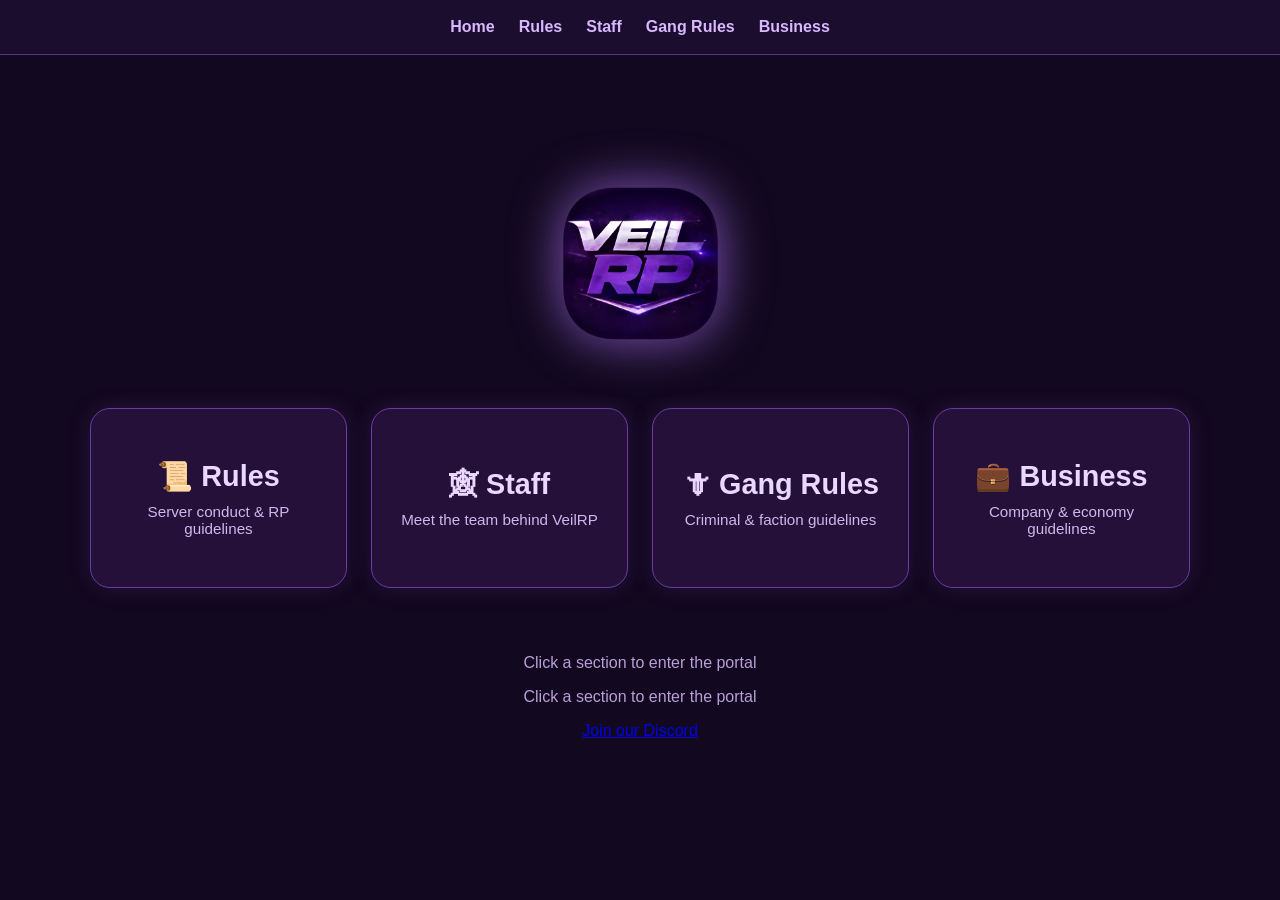
==== index.html @ e53ef335 "Update index.html" ====
<!DOCTYPE html>
<html lang="en">
<head>
  <meta charset="UTF-8">
  <meta name="viewport" content="width=device-width, initial-scale=1.0">
  <title>VeilRP Portal</title>
  <link rel="stylesheet" href="style.css">
</head>
<body>

  <nav class="nav">
    <a href="index.html">Home</a>
    <a href="rules.html">Rules</a>
    <a href="staff.html">Staff</a>
    <a href="gang.html">Gang Rules</a>
    <a href="business.html">Business</a>
  </nav>

  <div class="menu-wrapper">
    <header class="hero">
      <img src="logo.png" alt="VeilRP Logo" class="logo">
    </header>

    <div class="menu-grid">
      <a href="rules.html" class="menu-card">
        <h2>📜 Rules</h2>
        <p>Server conduct &amp; RP guidelines</p>
      </a>

      <a href="staff.html" class="menu-card">
        <h2>🕸 Staff</h2>
        <p>Meet the team behind VeilRP</p>
      </a>

      <a href="gang.html" class="menu-card">
        <h2>🗡 Gang Rules</h2>
        <p>Criminal &amp; faction guidelines</p>
      </a>

      <a href="business.html" class="menu-card">
        <h2>💼 Business</h2>
        <p>Company &amp; economy guidelines</p>
      </a>
    </div>

    <footer>
      <p>Click a section to enter the portal</p>
    
    <p>Click a section to enter the portal</p>

<div class="discord-section">
  <a href="https://discord.gg/uWtB7PJ7fb" target="_blank" class="discord-button">
    Join our Discord
  </a>
    </footer>
  </div>

</body>
</html>
---- style.css ----
body {
  margin: 0;
  font-family: Arial, sans-serif;
  background: #12081f;
  color: #f0e6ff;
  text-align: center;
  animation: fadeIn 0.8s ease;
}

@keyframes fadeIn {
  from {
    opacity: 0;
  }
  to {
    opacity: 1;
  }
}

.nav {
  display: flex;
  justify-content: center;
  gap: 24px;
  padding: 18px;
  background: #1b0d2e;
  border-bottom: 1px solid #5d2f8e;
  flex-wrap: wrap;
}

.nav a {
  color: #d9b8ff;
  text-decoration: none;
  font-weight: bold;
  transition: color 0.25s ease, text-shadow 0.25s ease, transform 0.25s ease;
}

.nav a:hover {
  color: #ffffff;
  text-shadow: 0 0 12px rgba(181, 124, 255, 0.8);
  transform: translateY(-1px);
}

.menu-wrapper {
  min-height: calc(100vh - 70px);
  display: flex;
  flex-direction: column;
  justify-content: center;
  align-items: center;
  padding: 40px 20px 60px;
  box-sizing: border-box;
}

.hero {
  margin-bottom: 40px;
}

.logo {
  width: 220px;
  max-width: 75%;
  margin-bottom: 18px;
  filter: drop-shadow(0 0 25px rgba(181, 124, 255, 0.7));
  animation: float 4s ease-in-out infinite;
  transition: transform 0.3s ease, filter 0.3s ease;
}

.logo:hover {
  transform: scale(1.04);
  filter: drop-shadow(0 0 36px rgba(181, 124, 255, 0.95));
}

@keyframes float {
  0% {
    transform: translateY(0px);
  }
  50% {
    transform: translateY(-8px);
  }
  100% {
    transform: translateY(0px);
  }
}

.menu-grid {
  width: 100%;
  max-width: 1100px;
  display: grid;
  grid-template-columns: repeat(4, minmax(0, 1fr));
  gap: 24px;
  margin-bottom: 40px;
}

.menu-card {
  min-height: 180px;
  display: flex;
  flex-direction: column;
  justify-content: center;
  align-items: center;
  text-decoration: none;
  color: #f0e6ff;
  padding: 28px 22px;
  border-radius: 20px;
  background: #241038;
  border: 1px solid #6c3aa5;
  box-sizing: border-box;
  box-shadow: 0 0 22px rgba(108, 58, 165, 0.22);
  transition:
    transform 0.28s ease,
    box-shadow 0.28s ease,
    border-color 0.28s ease,
    background 0.28s ease;
}

.menu-card:hover {
  transform: translateY(-10px) scale(1.04);
  border-color: #b98cff;
  box-shadow: 0 0 34px rgba(181, 124, 255, 0.42);
  background: #2b1342;
}

.menu-card h2 {
  margin: 0 0 10px;
  font-size: 1.8rem;
  color: #ebd8ff;
  transition: transform 0.28s ease, color 0.28s ease;
}

.menu-card p {
  margin: 0;
  font-size: 0.95rem;
  color: #cfb8eb;
  transition: color 0.28s ease;
}

.menu-card:hover h2 {
  transform: scale(1.03);
  color: #f3e6ff;
}

.menu-card:hover p {
  color: #e0cdf7;
}

.container {
  width: 92%;
  max-width: 1000px;
  margin: 0 auto;
  padding: 40px 0 70px;
}

.main-header {
  font-size: 2.25rem;
  margin: 56px 0 18px;
  color: #f0dcff;
  text-shadow: 0 0 18px rgba(181, 124, 255, 0.28);
  letter-spacing: 0.5px;
}

.box {
  width: 100%;
  background: #241038;
  border: 1px solid #6c3aa5;
  border-radius: 18px;
  padding: 22px;
  margin-bottom: 24px;
  box-sizing: border-box;
  box-shadow: 0 0 18px rgba(108, 58, 165, 0.2);
  transition: transform 0.25s ease, box-shadow 0.25s ease;
}

.box:hover {
  transform: translateY(-4px);
  box-shadow: 0 0 24px rgba(181, 124, 255, 0.28);
}

.sub-header {
  font-size: 1.3rem;
  font-weight: bold;
  color: #d7b7ff;
  margin-top: 0;
  margin-bottom: 10px;
}

ul {
  text-align: left;
  display: inline-block;
  padding-left: 22px;
  max-width: 820px;
  margin: 0;
}

li {
  margin: 8px 0;
  line-height: 1.45;
}

footer {
  color: #b89fd8;
  margin-top: 10px;
}

.tier-grid {
  width: 100%;
  display: grid;
  grid-template-columns: repeat(3, minmax(0, 1fr));
  gap: 20px;
  margin-bottom: 24px;
}

.tier-box {
  height: 100%;
}

@media (max-width: 900px) {
  .tier-grid {
    grid-template-columns: 1fr;
  }

  .menu-grid {
    grid-template-columns: 1fr 1fr;
    max-width: 700px;
  }
}

@media (max-width: 700px) {
  .logo {
    width: 170px;
  }

  .menu-grid {
    grid-template-columns: 1fr;
    max-width: 420px;
  }
}
.staff-section-title {
  margin-top: 40px;
  margin-bottom: 15px;
  font-size: 1.6rem;
  color: #cfe6ff;
  text-align: center;
}

.staff-grid {
  display: flex;
  justify-content: center;
  flex-wrap: wrap;
  gap: 25px;
  margin-bottom: 20px;
}

.staff-card {
  text-align: center;
  width: 140px;
}

.staff-img {
  width: 120px;
  height: 120px;
  object-fit: cover;
  border-radius: 25px;
  filter: drop-shadow(0 0 20px rgba(140, 80, 255, 0.6));
  transition: transform 0.3s ease, filter 0.3s ease;
}

.staff-img:hover {
  transform: scale(1.08);
  filter: drop-shadow(0 0 35px rgba(140, 80, 255, 0.9));
}

.staff-name {
  margin-top: 10px;
  font-weight: bold;
  color: #ffffff;
}

.staff-rank {
  font-size: 0.9rem;
  color: #a9cfff;
}
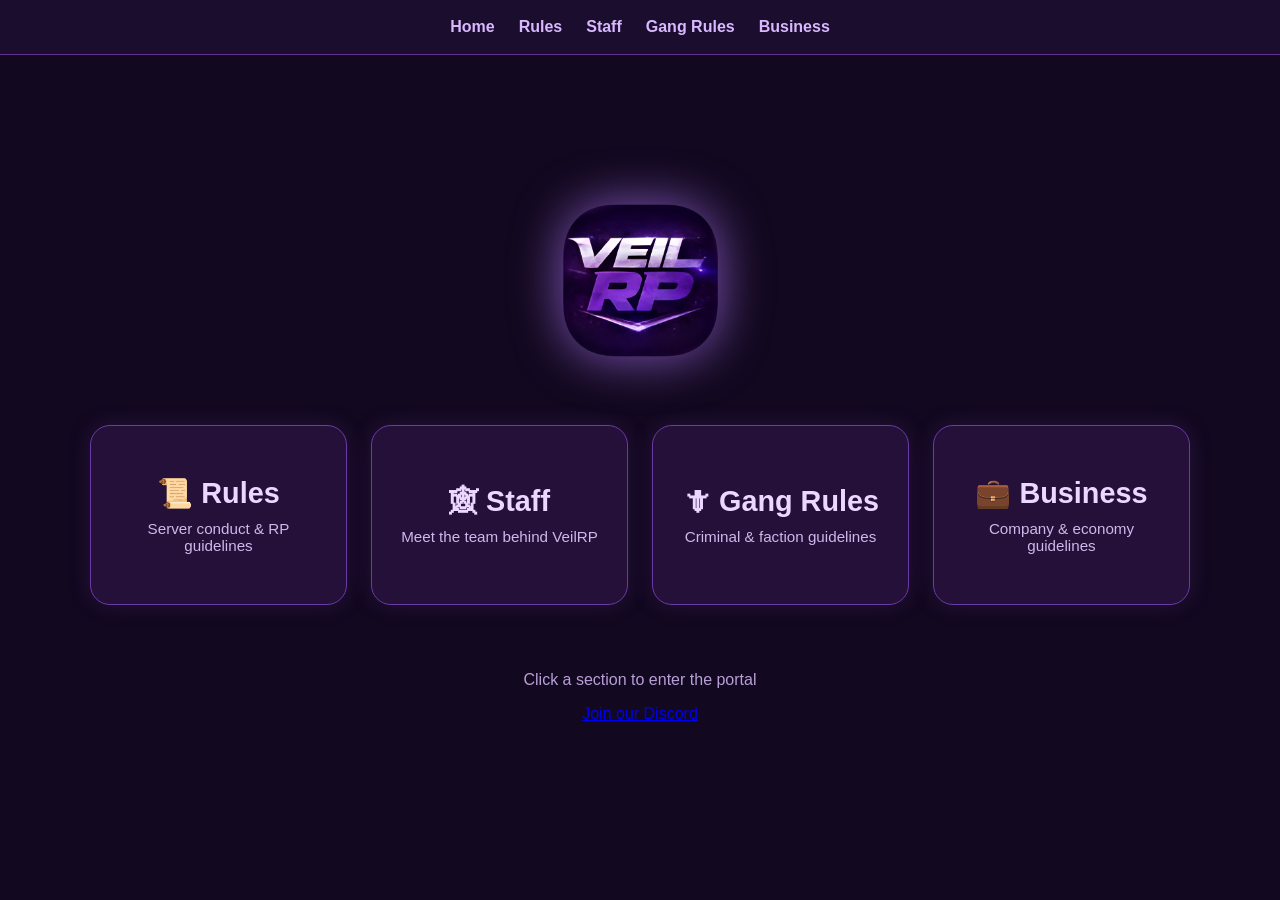
==== commit 77620135: "Update index.html" ====
--- a/index.html
+++ b/index.html
@@ -45,8 +45,6 @@
 
     <footer>
       <p>Click a section to enter the portal</p>
-    
-    <p>Click a section to enter the portal</p>
 
 <div class="discord-section">
   <a href="https://discord.gg/uWtB7PJ7fb" target="_blank" class="discord-button">
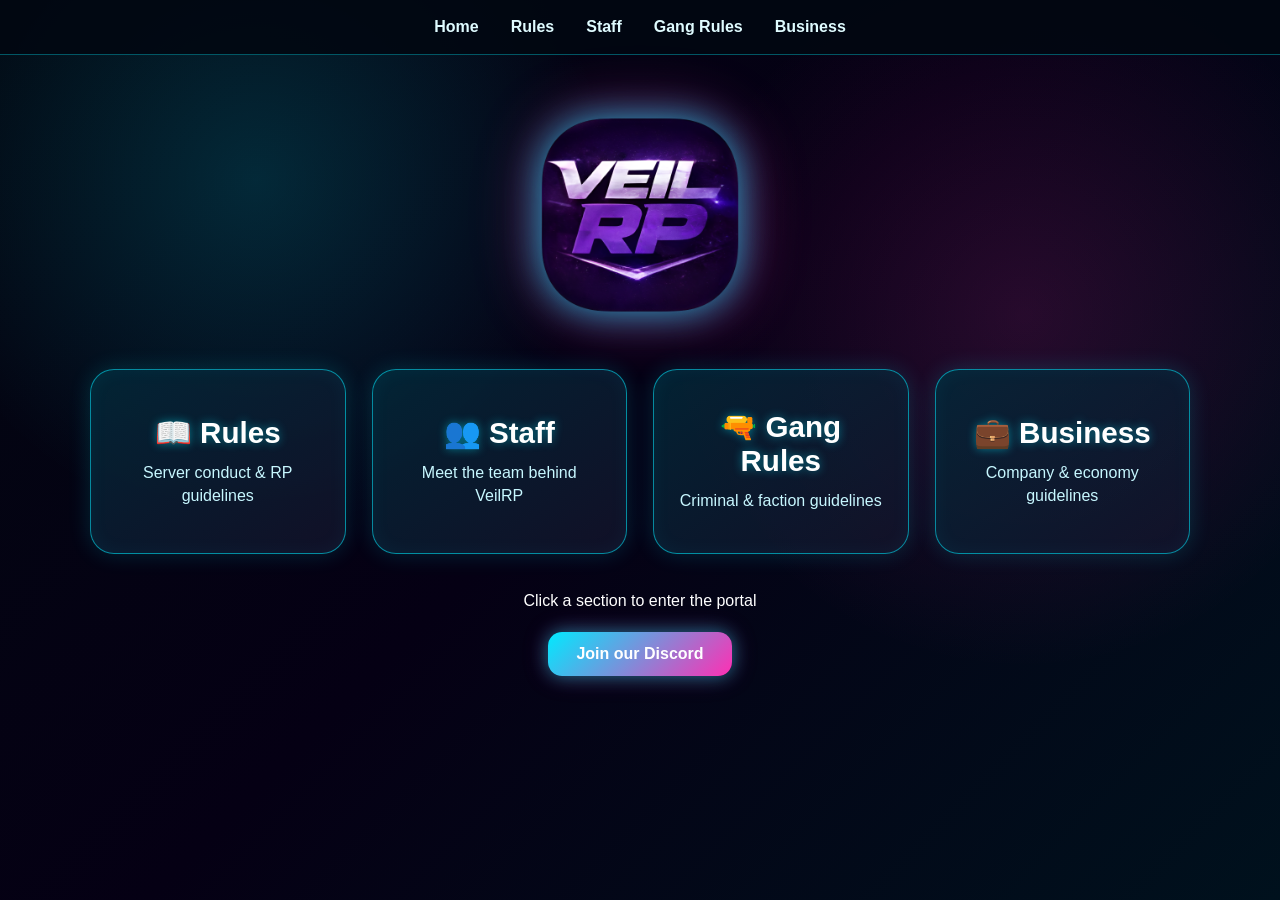
==== commit 4c9c7558: "Update index.html" ====
--- a/index.html
+++ b/index.html
@@ -23,17 +23,17 @@
 
     <div class="menu-grid">
       <a href="rules.html" class="menu-card">
-        <h2>📜 Rules</h2>
+        <h2>📖 Rules</h2>
         <p>Server conduct &amp; RP guidelines</p>
       </a>
 
       <a href="staff.html" class="menu-card">
-        <h2>🕸 Staff</h2>
+        <h2>👥 Staff</h2>
         <p>Meet the team behind VeilRP</p>
       </a>
 
       <a href="gang.html" class="menu-card">
-        <h2>🗡 Gang Rules</h2>
+        <h2>🔫 Gang Rules</h2>
         <p>Criminal &amp; faction guidelines</p>
       </a>
 
--- a/style.css
+++ b/style.css
@@ -1,277 +1,227 @@
+:root {
+  --bg: #020711;
+  --panel: rgba(3, 18, 34, 0.82);
+  --cyan: #00eaff;
+  --cyan-soft: rgba(0, 234, 255, 0.35);
+  --pink: #ff2fb3;
+  --pink-soft: rgba(255, 47, 179, 0.35);
+  --text: #ffffff;
+  --muted: #c7f7ff;
+}
+
+* {
+  box-sizing: border-box;
+}
+
 body {
   margin: 0;
   font-family: Arial, sans-serif;
-  background: #12081f;
-  color: #f0e6ff;
+  color: var(--text);
   text-align: center;
-  animation: fadeIn 0.8s ease;
-}
-
-@keyframes fadeIn {
-  from {
-    opacity: 0;
-  }
-  to {
-    opacity: 1;
-  }
+  min-height: 100vh;
+  background:
+    radial-gradient(circle at 20% 20%, rgba(0, 234, 255, 0.16), transparent 28%),
+    radial-gradient(circle at 80% 35%, rgba(255, 47, 179, 0.14), transparent 30%),
+    linear-gradient(135deg, #020711 0%, #050014 48%, #00111d 100%);
 }
 
 .nav {
   display: flex;
   justify-content: center;
-  gap: 24px;
+  gap: 32px;
   padding: 18px;
-  background: #1b0d2e;
-  border-bottom: 1px solid #5d2f8e;
-  flex-wrap: wrap;
+  background: rgba(2, 7, 17, 0.9);
+  border-bottom: 1px solid rgba(0, 234, 255, 0.35);
 }
 
 .nav a {
-  color: #d9b8ff;
+  color: #dffbff;
   text-decoration: none;
   font-weight: bold;
-  transition: color 0.25s ease, text-shadow 0.25s ease, transform 0.25s ease;
 }
 
 .nav a:hover {
-  color: #ffffff;
-  text-shadow: 0 0 12px rgba(181, 124, 255, 0.8);
-  transform: translateY(-1px);
+  color: var(--pink);
+  text-shadow: 0 0 12px var(--pink);
 }
 
 .menu-wrapper {
-  min-height: calc(100vh - 70px);
+  min-height: calc(100vh - 58px);
+  max-width: 1250px;
+  margin: 0 auto;
+  padding: 55px 20px 50px;
+}
+
+.hero {
+  margin-bottom: 45px;
+}
+
+.logo {
+  width: 210px;
+  max-width: 80%;
+  border-radius: 32px;
+  animation: floatLogo 4s ease-in-out infinite;
+  filter:
+    drop-shadow(0 0 18px rgba(0, 234, 255, 0.7))
+    drop-shadow(0 0 28px rgba(255, 47, 179, 0.45));
+}
+
+.menu-grid {
+  display: grid;
+  grid-template-columns: repeat(4, minmax(210px, 1fr));
+  gap: 26px;
+  max-width: 1100px;
+  margin: 0 auto 38px;
+}
+
+.menu-card {
+  min-height: 185px;
+  padding: 30px 24px;
+  border-radius: 24px;
+  background:
+    linear-gradient(145deg, rgba(0, 234, 255, 0.09), rgba(255, 47, 179, 0.06)),
+    var(--panel);
+  border: 1px solid rgba(0, 234, 255, 0.55);
+  color: var(--text);
+  text-decoration: none;
   display: flex;
   flex-direction: column;
   justify-content: center;
   align-items: center;
-  padding: 40px 20px 60px;
-  box-sizing: border-box;
-}
-
-.hero {
-  margin-bottom: 40px;
-}
-
-.logo {
-  width: 220px;
-  max-width: 75%;
-  margin-bottom: 18px;
-  filter: drop-shadow(0 0 25px rgba(181, 124, 255, 0.7));
-  animation: float 4s ease-in-out infinite;
-  transition: transform 0.3s ease, filter 0.3s ease;
-}
-
-.logo:hover {
-  transform: scale(1.04);
-  filter: drop-shadow(0 0 36px rgba(181, 124, 255, 0.95));
-}
-
-@keyframes float {
-  0% {
-    transform: translateY(0px);
-  }
-  50% {
-    transform: translateY(-8px);
-  }
-  100% {
-    transform: translateY(0px);
-  }
-}
-
-.menu-grid {
-  width: 100%;
-  max-width: 1100px;
-  display: grid;
-  grid-template-columns: repeat(4, minmax(0, 1fr));
-  gap: 24px;
-  margin-bottom: 40px;
-}
-
-.menu-card {
-  min-height: 180px;
-  display: flex;
-  flex-direction: column;
-  justify-content: center;
-  align-items: center;
-  text-decoration: none;
-  color: #f0e6ff;
-  padding: 28px 22px;
-  border-radius: 20px;
-  background: #241038;
-  border: 1px solid #6c3aa5;
-  box-sizing: border-box;
-  box-shadow: 0 0 22px rgba(108, 58, 165, 0.22);
-  transition:
-    transform 0.28s ease,
-    box-shadow 0.28s ease,
-    border-color 0.28s ease,
-    background 0.28s ease;
+  box-shadow:
+    inset 0 0 20px rgba(0, 234, 255, 0.05),
+    0 0 22px rgba(0, 234, 255, 0.16);
+  transition: transform 0.28s ease, box-shadow 0.28s ease, border-color 0.28s ease;
 }
 
 .menu-card:hover {
-  transform: translateY(-10px) scale(1.04);
-  border-color: #b98cff;
-  box-shadow: 0 0 34px rgba(181, 124, 255, 0.42);
-  background: #2b1342;
+  transform: translateY(-10px) scale(1.035);
+  border-color: var(--pink);
+  box-shadow:
+    0 0 24px rgba(0, 234, 255, 0.55),
+    0 0 42px rgba(255, 47, 179, 0.38);
 }
 
 .menu-card h2 {
-  margin: 0 0 10px;
-  font-size: 1.8rem;
-  color: #ebd8ff;
-  transition: transform 0.28s ease, color 0.28s ease;
+  margin: 0 0 12px;
+  font-size: 1.85rem;
+  color: #ffffff;
+  text-shadow: 0 0 10px rgba(0, 234, 255, 0.45);
 }
 
 .menu-card p {
   margin: 0;
-  font-size: 0.95rem;
-  color: #cfb8eb;
-  transition: color 0.28s ease;
-}
-
-.menu-card:hover h2 {
-  transform: scale(1.03);
-  color: #f3e6ff;
-}
-
-.menu-card:hover p {
-  color: #e0cdf7;
-}
-
-.container {
-  width: 92%;
-  max-width: 1000px;
-  margin: 0 auto;
-  padding: 40px 0 70px;
-}
-
-.main-header {
-  font-size: 2.25rem;
-  margin: 56px 0 18px;
-  color: #f0dcff;
-  text-shadow: 0 0 18px rgba(181, 124, 255, 0.28);
-  letter-spacing: 0.5px;
-}
-
-.box {
-  width: 100%;
-  background: #241038;
-  border: 1px solid #6c3aa5;
-  border-radius: 18px;
-  padding: 22px;
-  margin-bottom: 24px;
-  box-sizing: border-box;
-  box-shadow: 0 0 18px rgba(108, 58, 165, 0.2);
+  color: var(--muted);
+  font-size: 1rem;
+  line-height: 1.4;
+}
+
+.footer-text,
+.menu-wrapper > p {
+  color: #dffbff;
+  margin-top: 10px;
+}
+
+.discord-section {
+  margin-top: 22px;
+}
+
+.discord-button {
+  display: inline-block;
+  padding: 13px 28px;
+  border-radius: 14px;
+  background: linear-gradient(135deg, var(--cyan), var(--pink));
+  color: #ffffff;
+  text-decoration: none;
+  font-weight: bold;
+  box-shadow:
+    0 0 18px rgba(0, 234, 255, 0.45),
+    0 0 26px rgba(255, 47, 179, 0.25);
   transition: transform 0.25s ease, box-shadow 0.25s ease;
 }
 
-.box:hover {
-  transform: translateY(-4px);
-  box-shadow: 0 0 24px rgba(181, 124, 255, 0.28);
-}
-
-.sub-header {
-  font-size: 1.3rem;
-  font-weight: bold;
-  color: #d7b7ff;
-  margin-top: 0;
-  margin-bottom: 10px;
-}
-
-ul {
-  text-align: left;
-  display: inline-block;
-  padding-left: 22px;
-  max-width: 820px;
-  margin: 0;
-}
-
-li {
-  margin: 8px 0;
-  line-height: 1.45;
-}
-
-footer {
-  color: #b89fd8;
-  margin-top: 10px;
-}
-
-.tier-grid {
-  width: 100%;
-  display: grid;
-  grid-template-columns: repeat(3, minmax(0, 1fr));
-  gap: 20px;
-  margin-bottom: 24px;
-}
-
-.tier-box {
-  height: 100%;
-}
-
-@media (max-width: 900px) {
-  .tier-grid {
-    grid-template-columns: 1fr;
-  }
-
-  .menu-grid {
-    grid-template-columns: 1fr 1fr;
-    max-width: 700px;
-  }
-}
-
-@media (max-width: 700px) {
-  .logo {
-    width: 170px;
-  }
-
-  .menu-grid {
-    grid-template-columns: 1fr;
-    max-width: 420px;
-  }
-}
+.discord-button:hover {
+  transform: scale(1.06);
+  box-shadow:
+    0 0 26px rgba(0, 234, 255, 0.8),
+    0 0 40px rgba(255, 47, 179, 0.65);
+}
+
+/* Staff page */
 .staff-section-title {
-  margin-top: 40px;
-  margin-bottom: 15px;
-  font-size: 1.6rem;
-  color: #cfe6ff;
-  text-align: center;
+  margin-top: 50px;
+  margin-bottom: 20px;
+  font-size: 2rem;
+  color: #ffffff;
+  text-shadow:
+    0 0 14px rgba(0, 234, 255, 0.65),
+    0 0 20px rgba(255, 47, 179, 0.35);
 }
 
 .staff-grid {
   display: flex;
   justify-content: center;
   flex-wrap: wrap;
-  gap: 25px;
-  margin-bottom: 20px;
+  gap: 32px;
+  margin-bottom: 25px;
 }
 
 .staff-card {
+  width: 150px;
   text-align: center;
-  width: 140px;
 }
 
 .staff-img {
-  width: 120px;
-  height: 120px;
+  width: 125px;
+  height: 125px;
   object-fit: cover;
-  border-radius: 25px;
-  filter: drop-shadow(0 0 20px rgba(140, 80, 255, 0.6));
-  transition: transform 0.3s ease, filter 0.3s ease;
+  border-radius: 28px;
+  border: 1px solid rgba(0, 234, 255, 0.6);
+  box-shadow:
+    0 0 18px rgba(0, 234, 255, 0.35),
+    0 0 28px rgba(255, 47, 179, 0.22);
+  transition: transform 0.25s ease, box-shadow 0.25s ease, border-color 0.25s ease;
 }
 
 .staff-img:hover {
   transform: scale(1.08);
-  filter: drop-shadow(0 0 35px rgba(140, 80, 255, 0.9));
+  border-color: var(--pink);
+  box-shadow:
+    0 0 25px rgba(0, 234, 255, 0.7),
+    0 0 38px rgba(255, 47, 179, 0.55);
 }
 
 .staff-name {
-  margin-top: 10px;
+  margin-top: 12px;
   font-weight: bold;
   color: #ffffff;
 }
 
-.staff-rank {
-  font-size: 0.9rem;
-  color: #a9cfff;
-}
+@keyframes floatLogo {
+  0% { transform: translateY(0); }
+  50% { transform: translateY(-9px); }
+  100% { transform: translateY(0); }
+}
+
+@media (max-width: 1000px) {
+  .menu-grid {
+    grid-template-columns: repeat(2, minmax(210px, 1fr));
+    max-width: 650px;
+  }
+}
+
+@media (max-width: 650px) {
+  .nav {
+    gap: 16px;
+    flex-wrap: wrap;
+  }
+
+  .menu-grid {
+    grid-template-columns: 1fr;
+    max-width: 380px;
+  }
+
+  .logo {
+    width: 170px;
+  }
+}
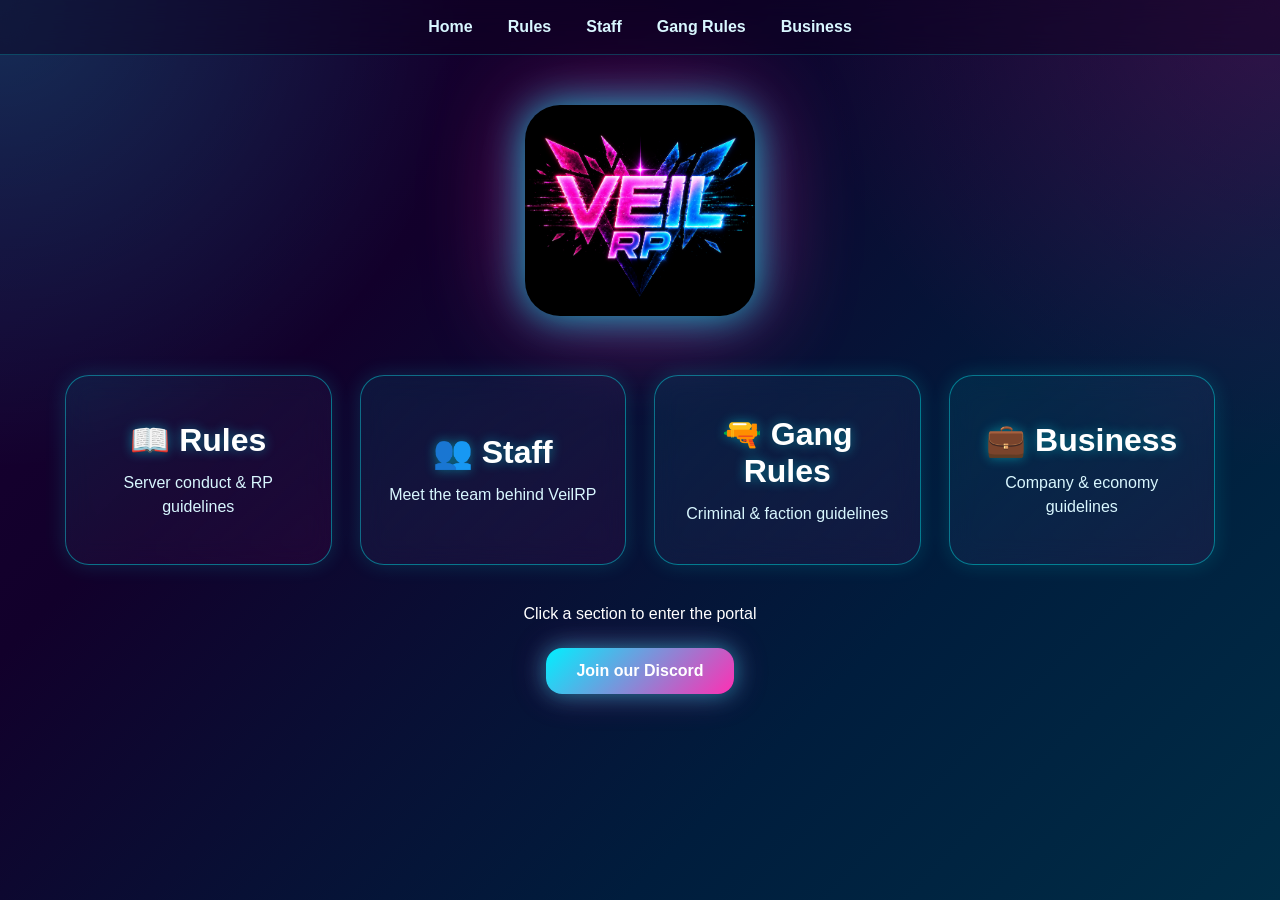
==== commit 931a10ad: "Update index.html" ====
--- a/index.html
+++ b/index.html
@@ -18,7 +18,7 @@
 
   <div class="menu-wrapper">
     <header class="hero">
-      <img src="logo.png" alt="VeilRP Logo" class="logo">
+      <img src="logo.png.png" alt="VeilRP Logo" class="logo">
     </header>
 
     <div class="menu-grid">
--- a/style.css
+++ b/style.css
@@ -1,227 +1,426 @@
+/* =========================================
+   VEILRP GENESIS - STYLE.CSS
+========================================= */
+
 :root {
-  --bg: #020711;
-  --panel: rgba(3, 18, 34, 0.82);
-  --cyan: #00eaff;
-  --cyan-soft: rgba(0, 234, 255, 0.35);
+  --cyan: #00f0ff;
+  --cyan-soft: rgba(0, 240, 255, 0.25);
+
   --pink: #ff2fb3;
-  --pink-soft: rgba(255, 47, 179, 0.35);
-  --text: #ffffff;
-  --muted: #c7f7ff;
-}
+  --pink-soft: rgba(255, 47, 179, 0.25);
+
+  --white: #ffffff;
+  --text-soft: #d9f7ff;
+}
+
+/* =========================================
+   GLOBAL
+========================================= */
 
 * {
+  margin: 0;
+  padding: 0;
   box-sizing: border-box;
 }
 
 body {
   margin: 0;
+
   font-family: Arial, sans-serif;
-  color: var(--text);
+
+  color: white;
+
   text-align: center;
+
   min-height: 100vh;
+
   background:
-    radial-gradient(circle at 20% 20%, rgba(0, 234, 255, 0.16), transparent 28%),
-    radial-gradient(circle at 80% 35%, rgba(255, 47, 179, 0.14), transparent 30%),
-    linear-gradient(135deg, #020711 0%, #050014 48%, #00111d 100%);
-}
+    radial-gradient(circle at top left, rgba(0,255,255,0.18), transparent 30%),
+    radial-gradient(circle at top right, rgba(255,0,140,0.18), transparent 30%),
+    linear-gradient(
+      135deg,
+      #1a0033 0%,
+      #12002b 30%,
+      #001d3d 70%,
+      #002d46 100%
+    );
+
+  overflow-x: hidden;
+
+  animation: backgroundShift 10s ease infinite alternate;
+}
+
+/* =========================================
+   NAVBAR
+========================================= */
 
 .nav {
   display: flex;
+
   justify-content: center;
-  gap: 32px;
+
+  align-items: center;
+
+  gap: 35px;
+
   padding: 18px;
-  background: rgba(2, 7, 17, 0.9);
-  border-bottom: 1px solid rgba(0, 234, 255, 0.35);
+
+  background: rgba(12, 0, 30, 0.45);
+
+  backdrop-filter: blur(14px);
+
+  border-bottom: 1px solid rgba(0,255,255,0.22);
+
+  position: sticky;
+
+  top: 0;
+
+  z-index: 1000;
 }
 
 .nav a {
-  color: #dffbff;
+  color: var(--text-soft);
+
   text-decoration: none;
+
   font-weight: bold;
+
+  transition: all 0.3s ease;
 }
 
 .nav a:hover {
-  color: var(--pink);
-  text-shadow: 0 0 12px var(--pink);
-}
+  color: var(--cyan);
+
+  text-shadow:
+    0 0 10px var(--cyan),
+    0 0 20px var(--cyan),
+    0 0 35px var(--pink);
+}
+
+/* =========================================
+   WRAPPER
+========================================= */
 
 .menu-wrapper {
-  min-height: calc(100vh - 58px);
-  max-width: 1250px;
-  margin: 0 auto;
-  padding: 55px 20px 50px;
-}
+  max-width: 1400px;
+
+  margin: auto;
+
+  padding: 50px 20px;
+}
+
+/* =========================================
+   HERO / LOGO
+========================================= */
 
 .hero {
-  margin-bottom: 45px;
+  margin-bottom: 55px;
 }
 
 .logo {
-  width: 210px;
-  max-width: 80%;
-  border-radius: 32px;
-  animation: floatLogo 4s ease-in-out infinite;
+  width: 230px;
+
+  border-radius: 35px;
+
+  position: relative;
+
+  animation:
+    floatLogo 4s ease-in-out infinite,
+    logoPulse 3s infinite alternate;
+
   filter:
-    drop-shadow(0 0 18px rgba(0, 234, 255, 0.7))
-    drop-shadow(0 0 28px rgba(255, 47, 179, 0.45));
-}
+    drop-shadow(0 0 20px rgba(0,255,255,0.7))
+    drop-shadow(0 0 45px rgba(255,47,179,0.45));
+}
+
+/* =========================================
+   MENU GRID
+========================================= */
 
 .menu-grid {
   display: grid;
-  grid-template-columns: repeat(4, minmax(210px, 1fr));
-  gap: 26px;
-  max-width: 1100px;
-  margin: 0 auto 38px;
-}
+
+  grid-template-columns: repeat(4, minmax(220px, 1fr));
+
+  gap: 28px;
+
+  max-width: 1150px;
+
+  margin: 0 auto 40px;
+}
+
+/* =========================================
+   MENU CARDS
+========================================= */
 
 .menu-card {
-  min-height: 185px;
-  padding: 30px 24px;
+  min-height: 190px;
+
+  padding: 32px 24px;
+
   border-radius: 24px;
+
   background:
-    linear-gradient(145deg, rgba(0, 234, 255, 0.09), rgba(255, 47, 179, 0.06)),
-    var(--panel);
-  border: 1px solid rgba(0, 234, 255, 0.55);
-  color: var(--text);
+    linear-gradient(
+      145deg,
+      rgba(0,255,255,0.08),
+      rgba(255,0,140,0.07)
+    );
+
+  backdrop-filter: blur(12px);
+
+  border: 1px solid rgba(0,255,255,0.4);
+
+  color: white;
+
   text-decoration: none;
+
   display: flex;
+
   flex-direction: column;
+
   justify-content: center;
+
   align-items: center;
-  box-shadow:
-    inset 0 0 20px rgba(0, 234, 255, 0.05),
-    0 0 22px rgba(0, 234, 255, 0.16);
-  transition: transform 0.28s ease, box-shadow 0.28s ease, border-color 0.28s ease;
+
+  transition: all 0.3s ease;
+
+  box-shadow:
+    0 0 20px rgba(0,255,255,0.15);
 }
 
 .menu-card:hover {
-  transform: translateY(-10px) scale(1.035);
+  transform: translateY(-10px) scale(1.03);
+
   border-color: var(--pink);
-  box-shadow:
-    0 0 24px rgba(0, 234, 255, 0.55),
-    0 0 42px rgba(255, 47, 179, 0.38);
+
+  box-shadow:
+    0 0 30px rgba(0,255,255,0.55),
+    0 0 60px rgba(255,47,179,0.4);
 }
 
 .menu-card h2 {
-  margin: 0 0 12px;
-  font-size: 1.85rem;
-  color: #ffffff;
-  text-shadow: 0 0 10px rgba(0, 234, 255, 0.45);
+  margin-bottom: 12px;
+
+  font-size: 2rem;
+
+  color: white;
+
+  text-shadow:
+    0 0 12px rgba(0,255,255,0.4);
 }
 
 .menu-card p {
-  margin: 0;
-  color: var(--muted);
+  color: var(--text-soft);
+
+  line-height: 1.5;
+
   font-size: 1rem;
-  line-height: 1.4;
-}
+}
+
+/* =========================================
+   FOOTER TEXT
+========================================= */
 
 .footer-text,
 .menu-wrapper > p {
-  color: #dffbff;
+  color: var(--text-soft);
+
   margin-top: 10px;
-}
+
+  font-size: 1rem;
+}
+
+/* =========================================
+   DISCORD BUTTON
+========================================= */
 
 .discord-section {
-  margin-top: 22px;
+  margin-top: 25px;
 }
 
 .discord-button {
   display: inline-block;
-  padding: 13px 28px;
-  border-radius: 14px;
-  background: linear-gradient(135deg, var(--cyan), var(--pink));
-  color: #ffffff;
+
+  padding: 14px 30px;
+
+  border-radius: 16px;
+
+  background:
+    linear-gradient(
+      135deg,
+      #00f0ff,
+      #ff2fb3
+    );
+
+  color: white;
+
   text-decoration: none;
+
   font-weight: bold;
-  box-shadow:
-    0 0 18px rgba(0, 234, 255, 0.45),
-    0 0 26px rgba(255, 47, 179, 0.25);
-  transition: transform 0.25s ease, box-shadow 0.25s ease;
+
+  transition: all 0.3s ease;
+
+  box-shadow:
+    0 0 22px rgba(0,255,255,0.45),
+    0 0 35px rgba(255,47,179,0.3);
 }
 
 .discord-button:hover {
-  transform: scale(1.06);
-  box-shadow:
-    0 0 26px rgba(0, 234, 255, 0.8),
-    0 0 40px rgba(255, 47, 179, 0.65);
-}
-
-/* Staff page */
+  transform: scale(1.08);
+
+  box-shadow:
+    0 0 30px rgba(0,255,255,0.8),
+    0 0 50px rgba(255,47,179,0.6);
+}
+
+/* =========================================
+   STAFF PAGE
+========================================= */
+
 .staff-section-title {
-  margin-top: 50px;
+  margin-top: 55px;
+
   margin-bottom: 20px;
+
   font-size: 2rem;
-  color: #ffffff;
+
+  color: white;
+
   text-shadow:
-    0 0 14px rgba(0, 234, 255, 0.65),
-    0 0 20px rgba(255, 47, 179, 0.35);
+    0 0 14px rgba(0,255,255,0.6),
+    0 0 20px rgba(255,47,179,0.3);
 }
 
 .staff-grid {
   display: flex;
+
   justify-content: center;
+
   flex-wrap: wrap;
+
   gap: 32px;
-  margin-bottom: 25px;
+
+  margin-bottom: 20px;
 }
 
 .staff-card {
   width: 150px;
+
   text-align: center;
 }
 
 .staff-img {
   width: 125px;
   height: 125px;
+
   object-fit: cover;
+
   border-radius: 28px;
-  border: 1px solid rgba(0, 234, 255, 0.6);
-  box-shadow:
-    0 0 18px rgba(0, 234, 255, 0.35),
-    0 0 28px rgba(255, 47, 179, 0.22);
-  transition: transform 0.25s ease, box-shadow 0.25s ease, border-color 0.25s ease;
+
+  border: 1px solid rgba(0,255,255,0.55);
+
+  box-shadow:
+    0 0 20px rgba(0,255,255,0.3),
+    0 0 28px rgba(255,47,179,0.2);
+
+  transition: all 0.3s ease;
 }
 
 .staff-img:hover {
   transform: scale(1.08);
+
   border-color: var(--pink);
-  box-shadow:
-    0 0 25px rgba(0, 234, 255, 0.7),
-    0 0 38px rgba(255, 47, 179, 0.55);
+
+  box-shadow:
+    0 0 30px rgba(0,255,255,0.7),
+    0 0 45px rgba(255,47,179,0.55);
 }
 
 .staff-name {
   margin-top: 12px;
+
   font-weight: bold;
-  color: #ffffff;
-}
+
+  color: white;
+}
+
+/* =========================================
+   ANIMATIONS
+========================================= */
 
 @keyframes floatLogo {
-  0% { transform: translateY(0); }
-  50% { transform: translateY(-9px); }
-  100% { transform: translateY(0); }
-}
+  0% {
+    transform: translateY(0px);
+  }
+
+  50% {
+    transform: translateY(-10px);
+  }
+
+  100% {
+    transform: translateY(0px);
+  }
+}
+
+@keyframes logoPulse {
+  0% {
+    filter:
+      drop-shadow(0 0 20px rgba(0,255,255,0.6))
+      drop-shadow(0 0 35px rgba(255,47,179,0.25));
+  }
+
+  50% {
+    filter:
+      drop-shadow(0 0 30px rgba(0,255,255,0.95))
+      drop-shadow(0 0 55px rgba(255,47,179,0.65));
+  }
+
+  100% {
+    filter:
+      drop-shadow(0 0 20px rgba(0,255,255,0.6))
+      drop-shadow(0 0 35px rgba(255,47,179,0.25));
+  }
+}
+
+@keyframes backgroundShift {
+  0% {
+    background-position: left;
+  }
+
+  100% {
+    background-position: right;
+  }
+}
+
+/* =========================================
+   MOBILE
+========================================= */
 
 @media (max-width: 1000px) {
+
   .menu-grid {
-    grid-template-columns: repeat(2, minmax(210px, 1fr));
+    grid-template-columns: repeat(2, minmax(220px, 1fr));
+
     max-width: 650px;
   }
 }
 
 @media (max-width: 650px) {
+
   .nav {
     gap: 16px;
+
     flex-wrap: wrap;
   }
 
   .menu-grid {
     grid-template-columns: 1fr;
+
     max-width: 380px;
   }
 
   .logo {
-    width: 170px;
-  }
-}
+    width: 180px;
+  }
+}
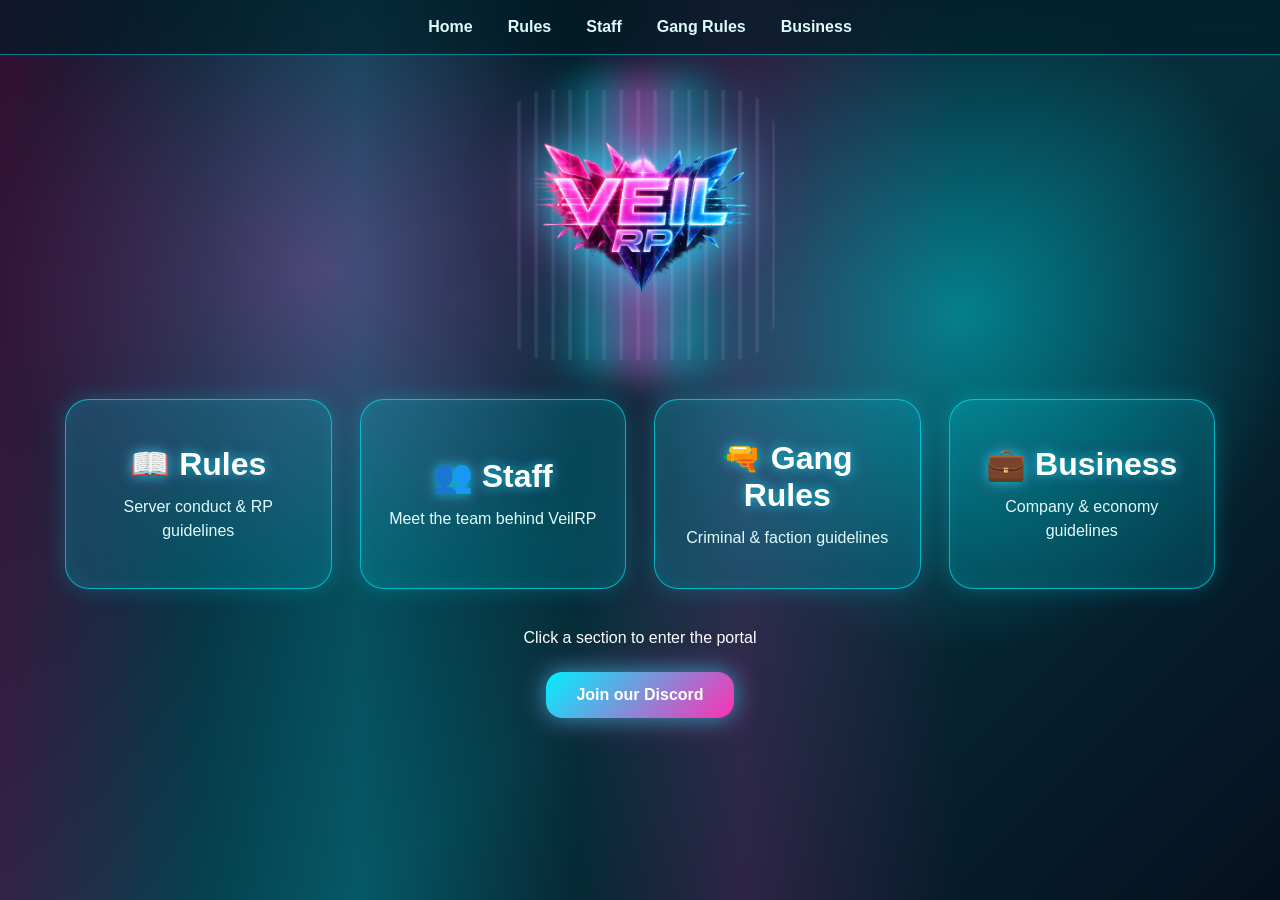
==== commit f0e554e0: "Update index.html" ====
--- a/index.html
+++ b/index.html
@@ -18,7 +18,7 @@
 
   <div class="menu-wrapper">
     <header class="hero">
-      <img src="logo.png.png" alt="VeilRP Logo" class="logo">
+      <img src="logo.png" alt="VeilRP Logo" class="logo">
     </header>
 
     <div class="menu-grid">
--- a/style.css
+++ b/style.css
@@ -1,21 +1,11 @@
-/* =========================================
-   VEILRP GENESIS - STYLE.CSS
-========================================= */
-
 :root {
   --cyan: #00f0ff;
-  --cyan-soft: rgba(0, 240, 255, 0.25);
-
+  --cyan2: #2bf6ff;
   --pink: #ff2fb3;
-  --pink-soft: rgba(255, 47, 179, 0.25);
-
   --white: #ffffff;
-  --text-soft: #d9f7ff;
-}
-
-/* =========================================
-   GLOBAL
-========================================= */
+  --soft: #dffcff;
+  --dark-cyan: #001f2a;
+}
 
 * {
   margin: 0;
@@ -25,215 +15,179 @@
 
 body {
   margin: 0;
-
   font-family: Arial, sans-serif;
-
-  color: white;
-
+  color: white;
   text-align: center;
-
   min-height: 100vh;
+  overflow-x: hidden;
 
   background:
-    radial-gradient(circle at top left, rgba(0,255,255,0.18), transparent 30%),
-    radial-gradient(circle at top right, rgba(255,0,140,0.18), transparent 30%),
-    linear-gradient(
-      135deg,
-      #1a0033 0%,
-      #12002b 30%,
-      #001d3d 70%,
-      #002d46 100%
-    );
-
-  overflow-x: hidden;
-
-  animation: backgroundShift 10s ease infinite alternate;
-}
-
-/* =========================================
-   NAVBAR
-========================================= */
+    linear-gradient(90deg, rgba(255, 47, 179, 0.18) 0%, transparent 16%),
+    linear-gradient(90deg, transparent 0%, rgba(0, 240, 255, 0.22) 28%, transparent 45%),
+    linear-gradient(90deg, transparent 45%, rgba(255, 47, 179, 0.16) 58%, transparent 75%),
+    radial-gradient(circle at 25% 30%, rgba(255, 47, 179, 0.35), transparent 28%),
+    radial-gradient(circle at 75% 35%, rgba(0, 240, 255, 0.42), transparent 30%),
+    linear-gradient(135deg, #050816 0%, #071b2a 35%, #062f3b 58%, #051020 100%);
+}
 
 .nav {
   display: flex;
-
   justify-content: center;
-
   align-items: center;
-
   gap: 35px;
-
   padding: 18px;
-
-  background: rgba(12, 0, 30, 0.45);
-
+  background: rgba(0, 28, 38, 0.62);
   backdrop-filter: blur(14px);
-
-  border-bottom: 1px solid rgba(0,255,255,0.22);
-
+  border-bottom: 1px solid rgba(0, 240, 255, 0.45);
   position: sticky;
-
   top: 0;
-
   z-index: 1000;
 }
 
 .nav a {
-  color: var(--text-soft);
-
+  color: var(--soft);
   text-decoration: none;
-
   font-weight: bold;
-
-  transition: all 0.3s ease;
+  transition: all 0.25s ease;
 }
 
 .nav a:hover {
-  color: var(--cyan);
-
+  color: var(--pink);
   text-shadow:
-    0 0 10px var(--cyan),
-    0 0 20px var(--cyan),
-    0 0 35px var(--pink);
-}
-
-/* =========================================
-   WRAPPER
-========================================= */
+    0 0 10px var(--pink),
+    0 0 22px var(--cyan);
+}
 
 .menu-wrapper {
   max-width: 1400px;
-
   margin: auto;
-
-  padding: 50px 20px;
-}
-
-/* =========================================
-   HERO / LOGO
-========================================= */
+  padding: 55px 20px;
+}
 
 .hero {
+  position: relative;
+  display: inline-block;
   margin-bottom: 55px;
+}
+
+.hero::before {
+  content: "";
+  position: absolute;
+  inset: -35px;
+  border-radius: 46px;
+  background:
+    linear-gradient(
+      90deg,
+      transparent 0%,
+      rgba(0, 240, 255, 0.05) 20%,
+      rgba(0, 240, 255, 0.65) 38%,
+      rgba(255, 47, 179, 0.8) 50%,
+      rgba(0, 240, 255, 0.65) 62%,
+      rgba(0, 240, 255, 0.05) 80%,
+      transparent 100%
+    );
+  filter: blur(18px);
+  opacity: 0.75;
+  z-index: -1;
+}
+
+.hero::after {
+  content: "";
+  position: absolute;
+  inset: -20px;
+  border-radius: 42px;
+  background:
+    repeating-linear-gradient(
+      90deg,
+      transparent 0px,
+      transparent 12px,
+      rgba(255, 47, 179, 0.55) 13px,
+      rgba(0, 240, 255, 0.35) 15px,
+      transparent 17px
+    );
+  mix-blend-mode: screen;
+  opacity: 0.35;
+  z-index: 2;
+  pointer-events: none;
+  animation: scanGlitch 1.2s steps(6) infinite;
 }
 
 .logo {
   width: 230px;
-
   border-radius: 35px;
-
+  display: block;
   position: relative;
+  z-index: 1;
 
   animation:
     floatLogo 4s ease-in-out infinite,
-    logoPulse 3s infinite alternate;
+    logoGlowPulse 2.8s ease-in-out infinite alternate;
 
   filter:
-    drop-shadow(0 0 20px rgba(0,255,255,0.7))
-    drop-shadow(0 0 45px rgba(255,47,179,0.45));
-}
-
-/* =========================================
-   MENU GRID
-========================================= */
+    drop-shadow(0 0 22px rgba(0, 240, 255, 0.85))
+    drop-shadow(0 0 34px rgba(255, 47, 179, 0.45));
+}
 
 .menu-grid {
   display: grid;
-
   grid-template-columns: repeat(4, minmax(220px, 1fr));
-
   gap: 28px;
-
   max-width: 1150px;
-
   margin: 0 auto 40px;
 }
-
-/* =========================================
-   MENU CARDS
-========================================= */
 
 .menu-card {
   min-height: 190px;
-
   padding: 32px 24px;
-
   border-radius: 24px;
-
   background:
-    linear-gradient(
-      145deg,
-      rgba(0,255,255,0.08),
-      rgba(255,0,140,0.07)
-    );
-
+    linear-gradient(145deg, rgba(0, 240, 255, 0.18), rgba(0, 145, 170, 0.28));
   backdrop-filter: blur(12px);
-
-  border: 1px solid rgba(0,255,255,0.4);
-
-  color: white;
-
+  border: 1px solid rgba(0, 240, 255, 0.62);
+  color: white;
   text-decoration: none;
 
   display: flex;
-
   flex-direction: column;
-
   justify-content: center;
-
   align-items: center;
 
+  box-shadow:
+    inset 0 0 18px rgba(0, 240, 255, 0.08),
+    0 0 22px rgba(0, 240, 255, 0.22);
+
   transition: all 0.3s ease;
-
-  box-shadow:
-    0 0 20px rgba(0,255,255,0.15);
 }
 
 .menu-card:hover {
   transform: translateY(-10px) scale(1.03);
-
   border-color: var(--pink);
-
-  box-shadow:
-    0 0 30px rgba(0,255,255,0.55),
-    0 0 60px rgba(255,47,179,0.4);
+  box-shadow:
+    0 0 28px rgba(0, 240, 255, 0.75),
+    0 0 48px rgba(255, 47, 179, 0.55);
 }
 
 .menu-card h2 {
   margin-bottom: 12px;
-
   font-size: 2rem;
-
-  color: white;
-
+  color: white;
   text-shadow:
-    0 0 12px rgba(0,255,255,0.4);
+    0 0 12px rgba(0, 240, 255, 0.7),
+    0 0 22px rgba(255, 47, 179, 0.25);
 }
 
 .menu-card p {
-  color: var(--text-soft);
-
+  color: var(--soft);
   line-height: 1.5;
-
   font-size: 1rem;
 }
-
-/* =========================================
-   FOOTER TEXT
-========================================= */
 
 .footer-text,
 .menu-wrapper > p {
-  color: var(--text-soft);
-
+  color: var(--soft);
   margin-top: 10px;
-
   font-size: 1rem;
 }
-
-/* =========================================
-   DISCORD BUTTON
-========================================= */
 
 .discord-section {
   margin-top: 25px;
@@ -241,182 +195,129 @@
 
 .discord-button {
   display: inline-block;
-
   padding: 14px 30px;
-
   border-radius: 16px;
-
-  background:
-    linear-gradient(
-      135deg,
-      #00f0ff,
-      #ff2fb3
-    );
-
-  color: white;
-
+  background: linear-gradient(135deg, var(--cyan), var(--pink));
+  color: white;
   text-decoration: none;
-
   font-weight: bold;
-
   transition: all 0.3s ease;
-
-  box-shadow:
-    0 0 22px rgba(0,255,255,0.45),
-    0 0 35px rgba(255,47,179,0.3);
+  box-shadow:
+    0 0 22px rgba(0, 240, 255, 0.55),
+    0 0 35px rgba(255, 47, 179, 0.35);
 }
 
 .discord-button:hover {
   transform: scale(1.08);
-
-  box-shadow:
-    0 0 30px rgba(0,255,255,0.8),
-    0 0 50px rgba(255,47,179,0.6);
-}
-
-/* =========================================
-   STAFF PAGE
-========================================= */
-
+  box-shadow:
+    0 0 34px rgba(0, 240, 255, 0.9),
+    0 0 55px rgba(255, 47, 179, 0.72);
+}
+
+/* Staff page */
 .staff-section-title {
   margin-top: 55px;
-
   margin-bottom: 20px;
-
   font-size: 2rem;
-
-  color: white;
-
+  color: white;
   text-shadow:
-    0 0 14px rgba(0,255,255,0.6),
-    0 0 20px rgba(255,47,179,0.3);
+    0 0 14px rgba(0, 240, 255, 0.75),
+    0 0 20px rgba(255, 47, 179, 0.35);
 }
 
 .staff-grid {
   display: flex;
-
   justify-content: center;
-
   flex-wrap: wrap;
-
   gap: 32px;
-
   margin-bottom: 20px;
 }
 
 .staff-card {
   width: 150px;
-
   text-align: center;
 }
 
 .staff-img {
   width: 125px;
   height: 125px;
-
   object-fit: cover;
-
   border-radius: 28px;
-
-  border: 1px solid rgba(0,255,255,0.55);
-
-  box-shadow:
-    0 0 20px rgba(0,255,255,0.3),
-    0 0 28px rgba(255,47,179,0.2);
-
+  border: 1px solid rgba(0, 240, 255, 0.7);
+  box-shadow:
+    0 0 20px rgba(0, 240, 255, 0.45),
+    0 0 28px rgba(255, 47, 179, 0.25);
   transition: all 0.3s ease;
 }
 
 .staff-img:hover {
   transform: scale(1.08);
-
   border-color: var(--pink);
-
-  box-shadow:
-    0 0 30px rgba(0,255,255,0.7),
-    0 0 45px rgba(255,47,179,0.55);
+  box-shadow:
+    0 0 30px rgba(0, 240, 255, 0.8),
+    0 0 45px rgba(255, 47, 179, 0.6);
 }
 
 .staff-name {
   margin-top: 12px;
-
   font-weight: bold;
-
-  color: white;
-}
-
-/* =========================================
-   ANIMATIONS
-========================================= */
+  color: white;
+}
 
 @keyframes floatLogo {
-  0% {
-    transform: translateY(0px);
-  }
-
-  50% {
-    transform: translateY(-10px);
-  }
-
-  100% {
-    transform: translateY(0px);
-  }
-}
-
-@keyframes logoPulse {
+  0% { transform: translateY(0px); }
+  50% { transform: translateY(-10px); }
+  100% { transform: translateY(0px); }
+}
+
+@keyframes logoGlowPulse {
   0% {
     filter:
-      drop-shadow(0 0 20px rgba(0,255,255,0.6))
-      drop-shadow(0 0 35px rgba(255,47,179,0.25));
-  }
-
-  50% {
-    filter:
-      drop-shadow(0 0 30px rgba(0,255,255,0.95))
-      drop-shadow(0 0 55px rgba(255,47,179,0.65));
-  }
-
+      drop-shadow(0 0 18px rgba(0, 240, 255, 0.75))
+      drop-shadow(0 0 26px rgba(255, 47, 179, 0.25));
+  }
   100% {
     filter:
-      drop-shadow(0 0 20px rgba(0,255,255,0.6))
-      drop-shadow(0 0 35px rgba(255,47,179,0.25));
-  }
-}
-
-@keyframes backgroundShift {
-  0% {
-    background-position: left;
-  }
-
-  100% {
-    background-position: right;
-  }
-}
-
-/* =========================================
-   MOBILE
-========================================= */
+      drop-shadow(0 0 30px rgba(0, 240, 255, 1))
+      drop-shadow(0 0 54px rgba(255, 47, 179, 0.65));
+  }
+}
+
+@keyframes pinkGlitchFlow {
+  0% { transform: translateX(-55px) skewX(-10deg); opacity: 0.15; }
+  35% { opacity: 0.85; }
+  50% { transform: translateX(55px) skewX(10deg); opacity: 1; }
+  100% { transform: translateX(-55px) skewX(-10deg); opacity: 0.15; }
+}
+
+@keyframes scanGlitch {
+  0% { transform: translateX(-20px); opacity: 0.05; }
+  35% { opacity: 0.25; }
+  50% { transform: translateX(20px); opacity: 0.42; }
+  70% { opacity: 0.12; }
+  100% { transform: translateX(-20px); opacity: 0.05; }
+}
+
+@keyframes backgroundFlow {
+  0% { background-position: left top; }
+  100% { background-position: right bottom; }
+}
 
 @media (max-width: 1000px) {
-
   .menu-grid {
     grid-template-columns: repeat(2, minmax(220px, 1fr));
-
     max-width: 650px;
   }
 }
 
 @media (max-width: 650px) {
-
   .nav {
     gap: 16px;
-
     flex-wrap: wrap;
   }
 
   .menu-grid {
     grid-template-columns: 1fr;
-
     max-width: 380px;
   }
 
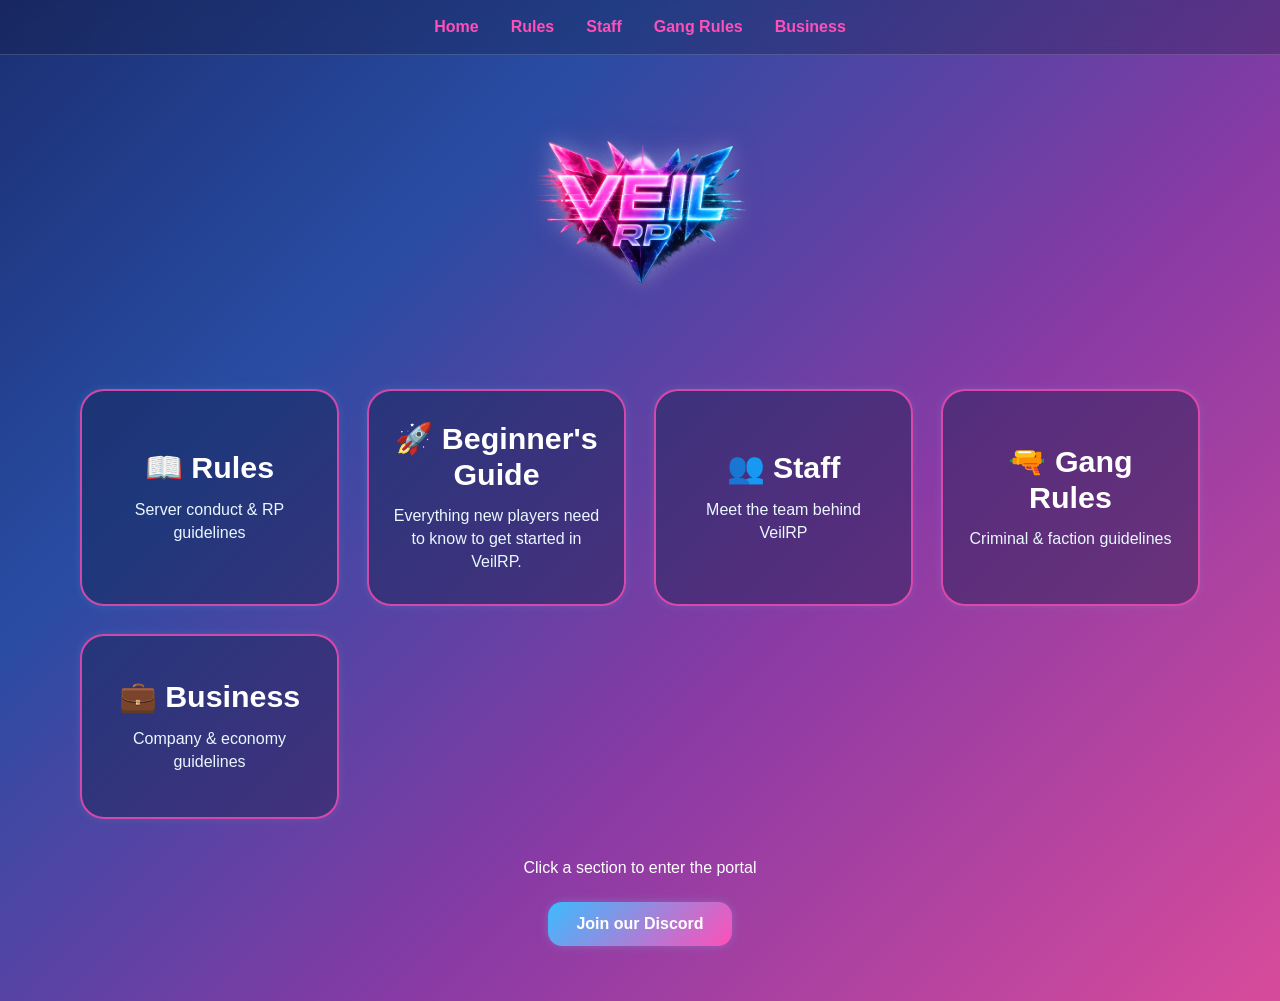
==== commit ee484b60: "adding beginners guide" ====
--- a/index.html
+++ b/index.html
@@ -25,6 +25,11 @@
       <a href="rules.html" class="menu-card">
         <h2>📖 Rules</h2>
         <p>Server conduct &amp; RP guidelines</p>
+      </a>
+
+      <a href="beginners-guide.html" class="menu-card">
+        <h2>🚀 Beginner's Guide</h2>
+        <p>Everything new players need to know to get started in VeilRP.</p>
       </a>
 
       <a href="staff.html" class="menu-card">
--- a/style.css
+++ b/style.css
@@ -1,10 +1,10 @@
 :root {
-  --cyan: #00f0ff;
-  --cyan2: #2bf6ff;
-  --pink: #ff2fb3;
-  --white: #ffffff;
-  --soft: #dffcff;
-  --dark-cyan: #001f2a;
+  --pink: #ff4fb8;
+  --blue: #3bbcff;
+  --cyan: #80eaff;
+  --text: #ffffff;
+  --soft-text: #e9f7ff;
+  --card-bg: rgba(18, 30, 70, 0.42);
 }
 
 * {
@@ -16,135 +16,86 @@
 body {
   margin: 0;
   font-family: Arial, sans-serif;
-  color: white;
+  color: var(--text);
   text-align: center;
   min-height: 100vh;
   overflow-x: hidden;
 
   background:
-    linear-gradient(90deg, rgba(255, 47, 179, 0.18) 0%, transparent 16%),
-    linear-gradient(90deg, transparent 0%, rgba(0, 240, 255, 0.22) 28%, transparent 45%),
-    linear-gradient(90deg, transparent 45%, rgba(255, 47, 179, 0.16) 58%, transparent 75%),
-    radial-gradient(circle at 25% 30%, rgba(255, 47, 179, 0.35), transparent 28%),
-    radial-gradient(circle at 75% 35%, rgba(0, 240, 255, 0.42), transparent 30%),
-    linear-gradient(135deg, #050816 0%, #071b2a 35%, #062f3b 58%, #051020 100%);
-}
-
+    linear-gradient(
+      135deg,
+      #1b2f73 0%,
+      #294ca3 28%,
+      #8a3aa5 62%,
+      #d84b9b 100%
+    );
+}
+
+/* Navigation */
 .nav {
   display: flex;
   justify-content: center;
   align-items: center;
-  gap: 35px;
+  gap: 32px;
   padding: 18px;
-  background: rgba(0, 28, 38, 0.62);
-  backdrop-filter: blur(14px);
-  border-bottom: 1px solid rgba(0, 240, 255, 0.45);
+  background: rgba(20, 22, 55, 0.28);
+  border-bottom: 1px solid rgba(255, 255, 255, 0.16);
+  backdrop-filter: blur(8px);
   position: sticky;
   top: 0;
   z-index: 1000;
 }
 
 .nav a {
-  color: var(--soft);
+  color: var(--pink);
   text-decoration: none;
   font-weight: bold;
-  transition: all 0.25s ease;
+  transition: color 0.25s ease, text-shadow 0.25s ease;
 }
 
 .nav a:hover {
-  color: var(--pink);
-  text-shadow:
-    0 0 10px var(--pink),
-    0 0 22px var(--cyan);
-}
-
+  color: #ffd8f0;
+  text-shadow: 0 0 8px rgba(128, 234, 255, 0.45);
+}
+
+/* Layout */
 .menu-wrapper {
-  max-width: 1400px;
-  margin: auto;
+  max-width: 1300px;
+  margin: 0 auto;
   padding: 55px 20px;
 }
 
 .hero {
-  position: relative;
-  display: inline-block;
   margin-bottom: 55px;
 }
 
-.hero::before {
-  content: "";
-  position: absolute;
-  inset: -35px;
-  border-radius: 46px;
-  background:
-    linear-gradient(
-      90deg,
-      transparent 0%,
-      rgba(0, 240, 255, 0.05) 20%,
-      rgba(0, 240, 255, 0.65) 38%,
-      rgba(255, 47, 179, 0.8) 50%,
-      rgba(0, 240, 255, 0.65) 62%,
-      rgba(0, 240, 255, 0.05) 80%,
-      transparent 100%
-    );
-  filter: blur(18px);
-  opacity: 0.75;
-  z-index: -1;
-}
-
-.hero::after {
-  content: "";
-  position: absolute;
-  inset: -20px;
-  border-radius: 42px;
-  background:
-    repeating-linear-gradient(
-      90deg,
-      transparent 0px,
-      transparent 12px,
-      rgba(255, 47, 179, 0.55) 13px,
-      rgba(0, 240, 255, 0.35) 15px,
-      transparent 17px
-    );
-  mix-blend-mode: screen;
-  opacity: 0.35;
-  z-index: 2;
-  pointer-events: none;
-  animation: scanGlitch 1.2s steps(6) infinite;
-}
-
+/* Logo */
 .logo {
-  width: 230px;
-  border-radius: 35px;
-  display: block;
-  position: relative;
-  z-index: 1;
-
-  animation:
-    floatLogo 4s ease-in-out infinite,
-    logoGlowPulse 2.8s ease-in-out infinite alternate;
-
+  width: 220px;
+  max-width: 80%;
+  border-radius: 34px;
+  animation: floatLogo 4s ease-in-out infinite;
   filter:
-    drop-shadow(0 0 22px rgba(0, 240, 255, 0.85))
-    drop-shadow(0 0 34px rgba(255, 47, 179, 0.45));
-}
-
+    drop-shadow(0 0 10px rgba(128, 234, 255, 0.35))
+    drop-shadow(0 0 12px rgba(255, 79, 184, 0.25));
+}
+
+/* Cards */
 .menu-grid {
   display: grid;
   grid-template-columns: repeat(4, minmax(220px, 1fr));
   gap: 28px;
-  max-width: 1150px;
+  max-width: 1120px;
   margin: 0 auto 40px;
 }
 
 .menu-card {
-  min-height: 190px;
-  padding: 32px 24px;
+  min-height: 185px;
+  padding: 30px 24px;
   border-radius: 24px;
-  background:
-    linear-gradient(145deg, rgba(0, 240, 255, 0.18), rgba(0, 145, 170, 0.28));
-  backdrop-filter: blur(12px);
-  border: 1px solid rgba(0, 240, 255, 0.62);
-  color: white;
+  background: var(--card-bg);
+  border: 2px solid rgba(255, 79, 184, 0.78);
+  color: var(--text);
   text-decoration: none;
 
   display: flex;
@@ -152,66 +103,65 @@
   justify-content: center;
   align-items: center;
 
+  box-shadow: 0 0 10px rgba(128, 234, 255, 0.12);
+  transition:
+    transform 0.25s ease,
+    box-shadow 0.25s ease,
+    border-color 0.25s ease,
+    background 0.25s ease;
+}
+
+.menu-card:hover {
+  transform: translateY(-7px) scale(1.025);
+  border-color: rgba(255, 130, 210, 0.95);
+  background: rgba(20, 40, 90, 0.48);
   box-shadow:
-    inset 0 0 18px rgba(0, 240, 255, 0.08),
-    0 0 22px rgba(0, 240, 255, 0.22);
-
-  transition: all 0.3s ease;
-}
-
-.menu-card:hover {
-  transform: translateY(-10px) scale(1.03);
-  border-color: var(--pink);
-  box-shadow:
-    0 0 28px rgba(0, 240, 255, 0.75),
-    0 0 48px rgba(255, 47, 179, 0.55);
+    0 0 12px rgba(128, 234, 255, 0.28),
+    0 0 14px rgba(255, 79, 184, 0.16);
 }
 
 .menu-card h2 {
   margin-bottom: 12px;
-  font-size: 2rem;
-  color: white;
-  text-shadow:
-    0 0 12px rgba(0, 240, 255, 0.7),
-    0 0 22px rgba(255, 47, 179, 0.25);
+  font-size: 1.9rem;
+  color: #ffffff;
 }
 
 .menu-card p {
-  color: var(--soft);
-  line-height: 1.5;
+  color: var(--soft-text);
+  line-height: 1.45;
   font-size: 1rem;
 }
 
+/* Footer text */
 .footer-text,
 .menu-wrapper > p {
-  color: var(--soft);
+  color: var(--soft-text);
   margin-top: 10px;
   font-size: 1rem;
 }
 
+/* Discord button */
 .discord-section {
   margin-top: 25px;
 }
 
 .discord-button {
   display: inline-block;
-  padding: 14px 30px;
-  border-radius: 16px;
-  background: linear-gradient(135deg, var(--cyan), var(--pink));
+  padding: 13px 28px;
+  border-radius: 14px;
+  background: linear-gradient(135deg, var(--blue), var(--pink));
   color: white;
   text-decoration: none;
   font-weight: bold;
-  transition: all 0.3s ease;
+  box-shadow: 0 0 10px rgba(128, 234, 255, 0.22);
+  transition: transform 0.25s ease, box-shadow 0.25s ease;
+}
+
+.discord-button:hover {
+  transform: scale(1.04);
   box-shadow:
-    0 0 22px rgba(0, 240, 255, 0.55),
-    0 0 35px rgba(255, 47, 179, 0.35);
-}
-
-.discord-button:hover {
-  transform: scale(1.08);
-  box-shadow:
-    0 0 34px rgba(0, 240, 255, 0.9),
-    0 0 55px rgba(255, 47, 179, 0.72);
+    0 0 12px rgba(128, 234, 255, 0.32),
+    0 0 12px rgba(255, 79, 184, 0.22);
 }
 
 /* Staff page */
@@ -220,9 +170,6 @@
   margin-bottom: 20px;
   font-size: 2rem;
   color: white;
-  text-shadow:
-    0 0 14px rgba(0, 240, 255, 0.75),
-    0 0 20px rgba(255, 47, 179, 0.35);
 }
 
 .staff-grid {
@@ -243,19 +190,16 @@
   height: 125px;
   object-fit: cover;
   border-radius: 28px;
-  border: 1px solid rgba(0, 240, 255, 0.7);
+  border: 2px solid rgba(255, 79, 184, 0.78);
+  box-shadow: 0 0 10px rgba(128, 234, 255, 0.18);
+  transition: transform 0.25s ease, box-shadow 0.25s ease;
+}
+
+.staff-img:hover {
+  transform: scale(1.06);
   box-shadow:
-    0 0 20px rgba(0, 240, 255, 0.45),
-    0 0 28px rgba(255, 47, 179, 0.25);
-  transition: all 0.3s ease;
-}
-
-.staff-img:hover {
-  transform: scale(1.08);
-  border-color: var(--pink);
-  box-shadow:
-    0 0 30px rgba(0, 240, 255, 0.8),
-    0 0 45px rgba(255, 47, 179, 0.6);
+    0 0 12px rgba(128, 234, 255, 0.32),
+    0 0 12px rgba(255, 79, 184, 0.22);
 }
 
 .staff-name {
@@ -264,45 +208,14 @@
   color: white;
 }
 
+/* Animation */
 @keyframes floatLogo {
-  0% { transform: translateY(0px); }
-  50% { transform: translateY(-10px); }
-  100% { transform: translateY(0px); }
-}
-
-@keyframes logoGlowPulse {
-  0% {
-    filter:
-      drop-shadow(0 0 18px rgba(0, 240, 255, 0.75))
-      drop-shadow(0 0 26px rgba(255, 47, 179, 0.25));
-  }
-  100% {
-    filter:
-      drop-shadow(0 0 30px rgba(0, 240, 255, 1))
-      drop-shadow(0 0 54px rgba(255, 47, 179, 0.65));
-  }
-}
-
-@keyframes pinkGlitchFlow {
-  0% { transform: translateX(-55px) skewX(-10deg); opacity: 0.15; }
-  35% { opacity: 0.85; }
-  50% { transform: translateX(55px) skewX(10deg); opacity: 1; }
-  100% { transform: translateX(-55px) skewX(-10deg); opacity: 0.15; }
-}
-
-@keyframes scanGlitch {
-  0% { transform: translateX(-20px); opacity: 0.05; }
-  35% { opacity: 0.25; }
-  50% { transform: translateX(20px); opacity: 0.42; }
-  70% { opacity: 0.12; }
-  100% { transform: translateX(-20px); opacity: 0.05; }
-}
-
-@keyframes backgroundFlow {
-  0% { background-position: left top; }
-  100% { background-position: right bottom; }
-}
-
+  0% { transform: translateY(0); }
+  50% { transform: translateY(-7px); }
+  100% { transform: translateY(0); }
+}
+
+/* Mobile */
 @media (max-width: 1000px) {
   .menu-grid {
     grid-template-columns: repeat(2, minmax(220px, 1fr));
@@ -325,3 +238,72 @@
     width: 180px;
   }
 }
+
+/* ===== RULE / DOCUMENT PAGES ===== */
+
+.container {
+  width: 92%;
+  max-width: 1000px;
+  margin: 0 auto;
+  padding: 45px 0 80px;
+}
+
+.container .hero {
+  text-align: center;
+  margin-bottom: 40px;
+}
+
+.main-header {
+  text-align: center;
+  font-size: 2.1rem;
+  margin: 55px 0 22px;
+  color: #ffffff;
+}
+
+.box {
+  background: rgba(20, 30, 75, 0.42);
+  border: 2px solid rgba(255, 79, 184, 0.78);
+  border-radius: 22px;
+  padding: 26px 30px;
+  margin-bottom: 26px;
+  text-align: left;
+  box-shadow: 0 0 10px rgba(128, 234, 255, 0.14);
+}
+
+.box:hover {
+  box-shadow:
+    0 0 12px rgba(128, 234, 255, 0.25),
+    0 0 12px rgba(255, 79, 184, 0.14);
+}
+
+.sub-header {
+  font-size: 1.35rem;
+  color: #ffffff;
+  margin-bottom: 14px;
+  text-align: center;
+}
+
+.box p {
+  margin-bottom: 10px;
+  line-height: 1.5;
+}
+
+.box ul {
+  padding-left: 24px;
+  margin: 0;
+}
+
+.box li {
+  margin-bottom: 8px;
+  line-height: 1.45;
+}
+
+@media (max-width: 700px) {
+  .box {
+    padding: 22px;
+  }
+
+  .main-header {
+    font-size: 1.7rem;
+  }
+}
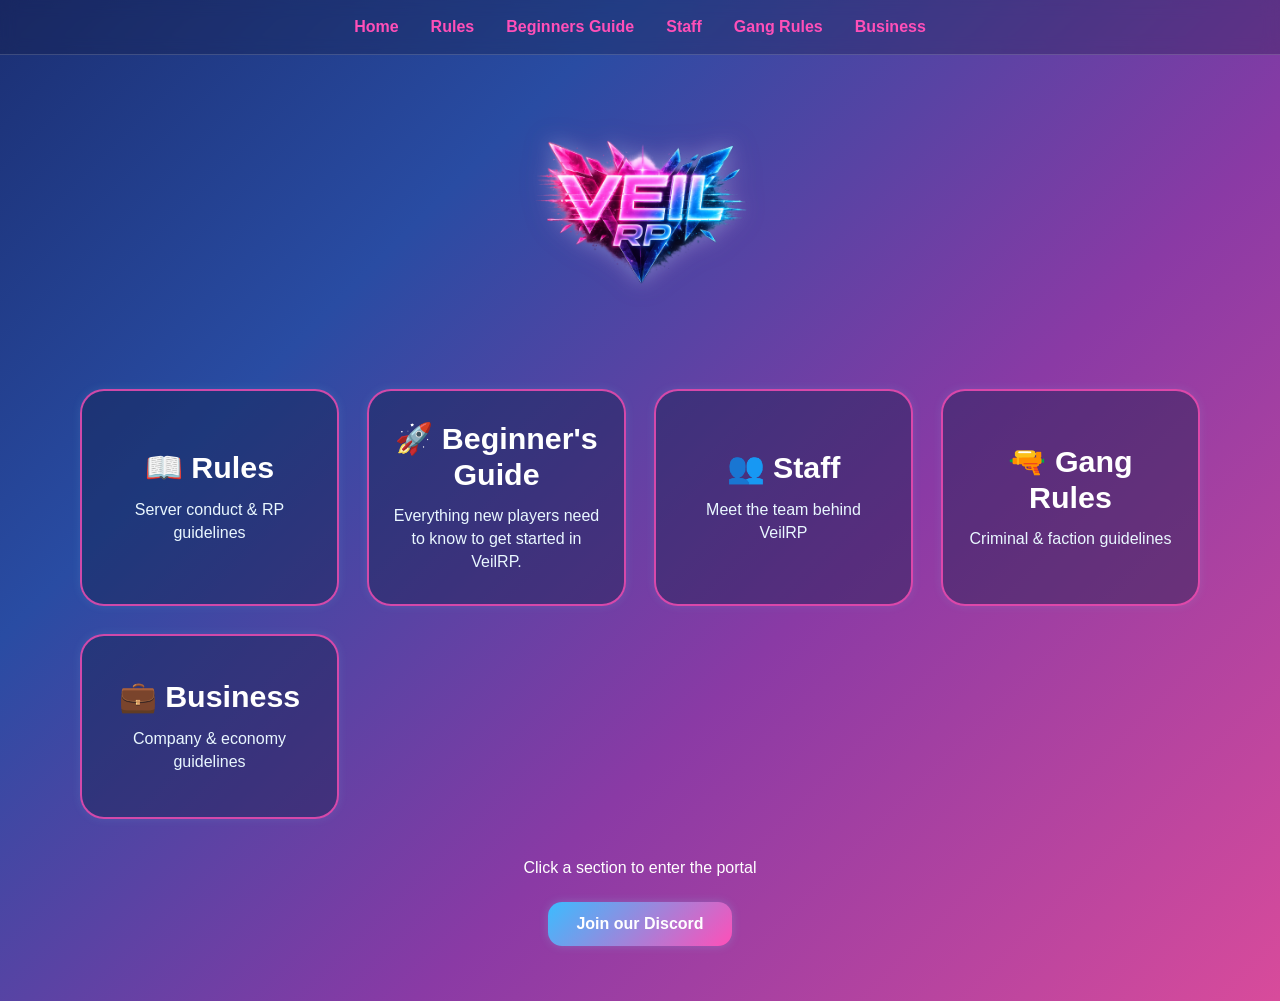
==== commit ace73d88: "Update index.html" ====
--- a/index.html
+++ b/index.html
@@ -11,6 +11,7 @@
   <nav class="nav">
     <a href="index.html">Home</a>
     <a href="rules.html">Rules</a>
+    <a href="beginner.html">Beginners Guide</a>
     <a href="staff.html">Staff</a>
     <a href="gang.html">Gang Rules</a>
     <a href="business.html">Business</a>
